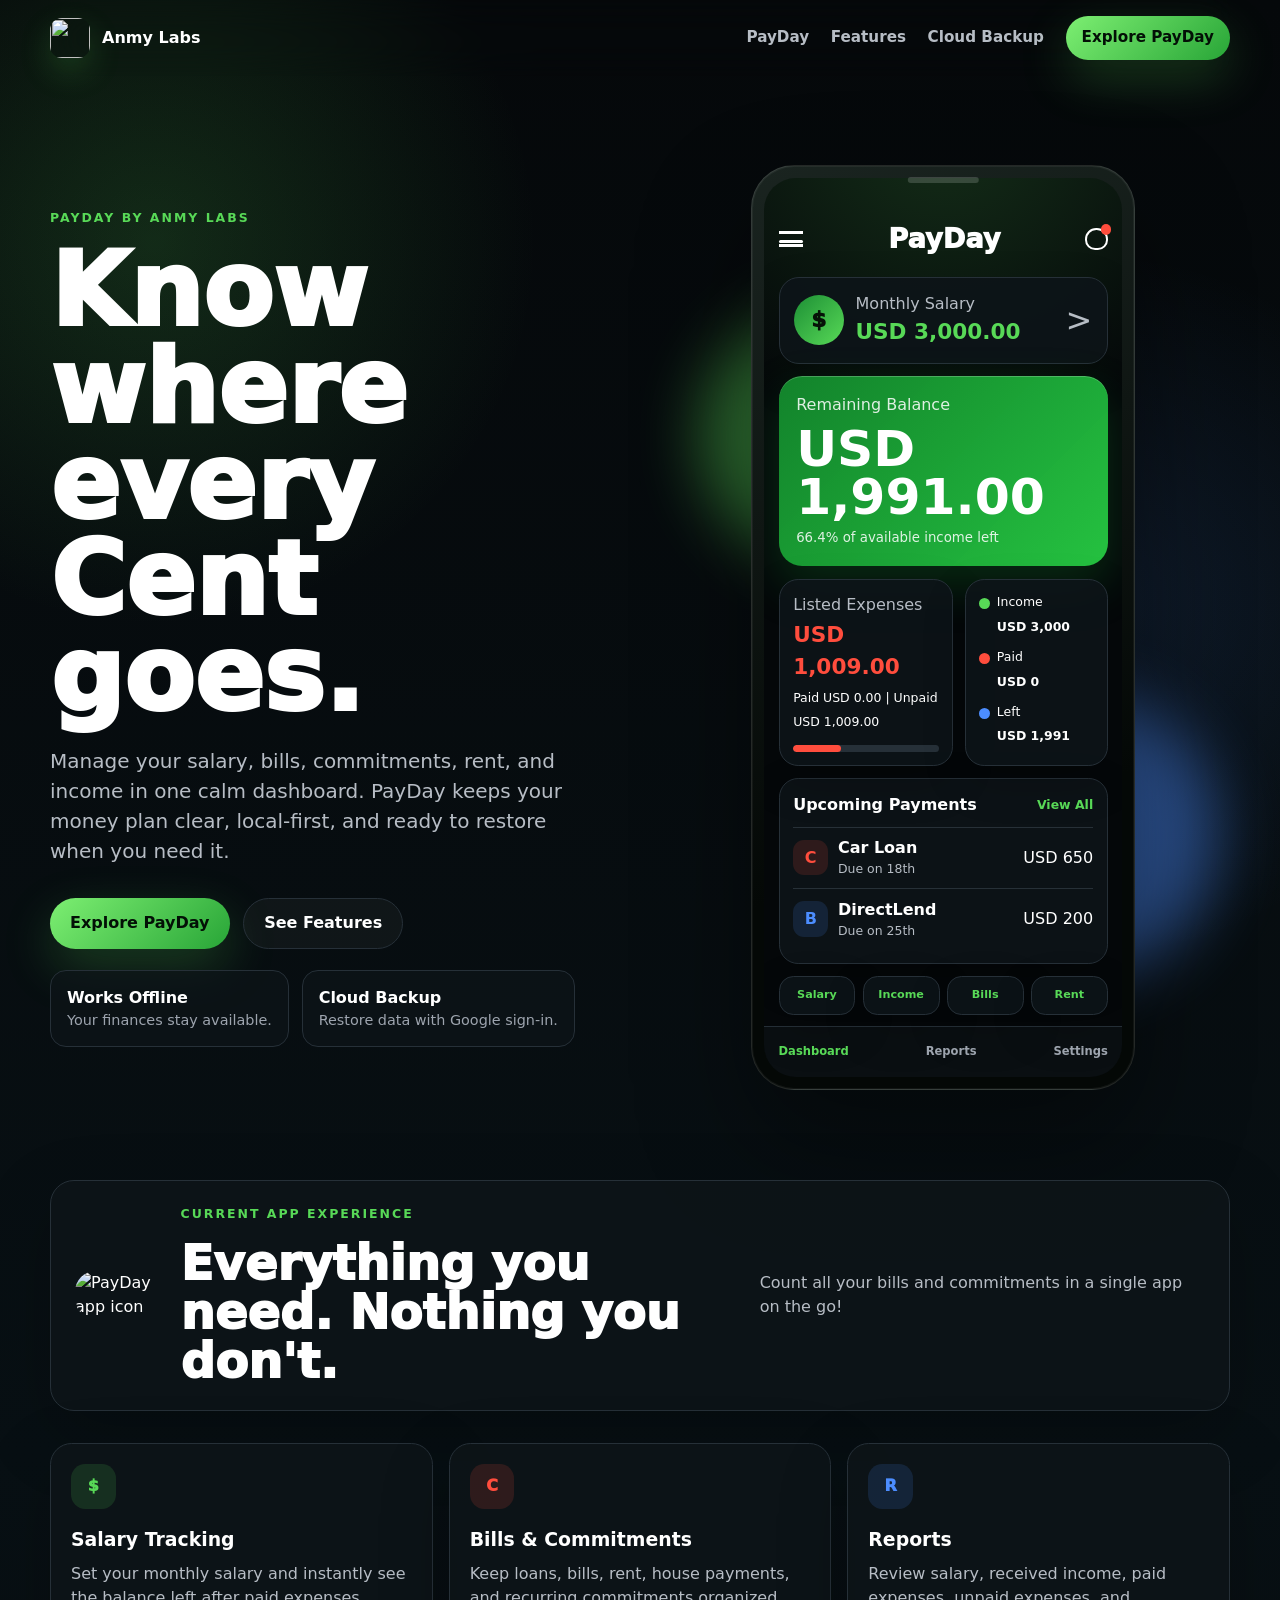
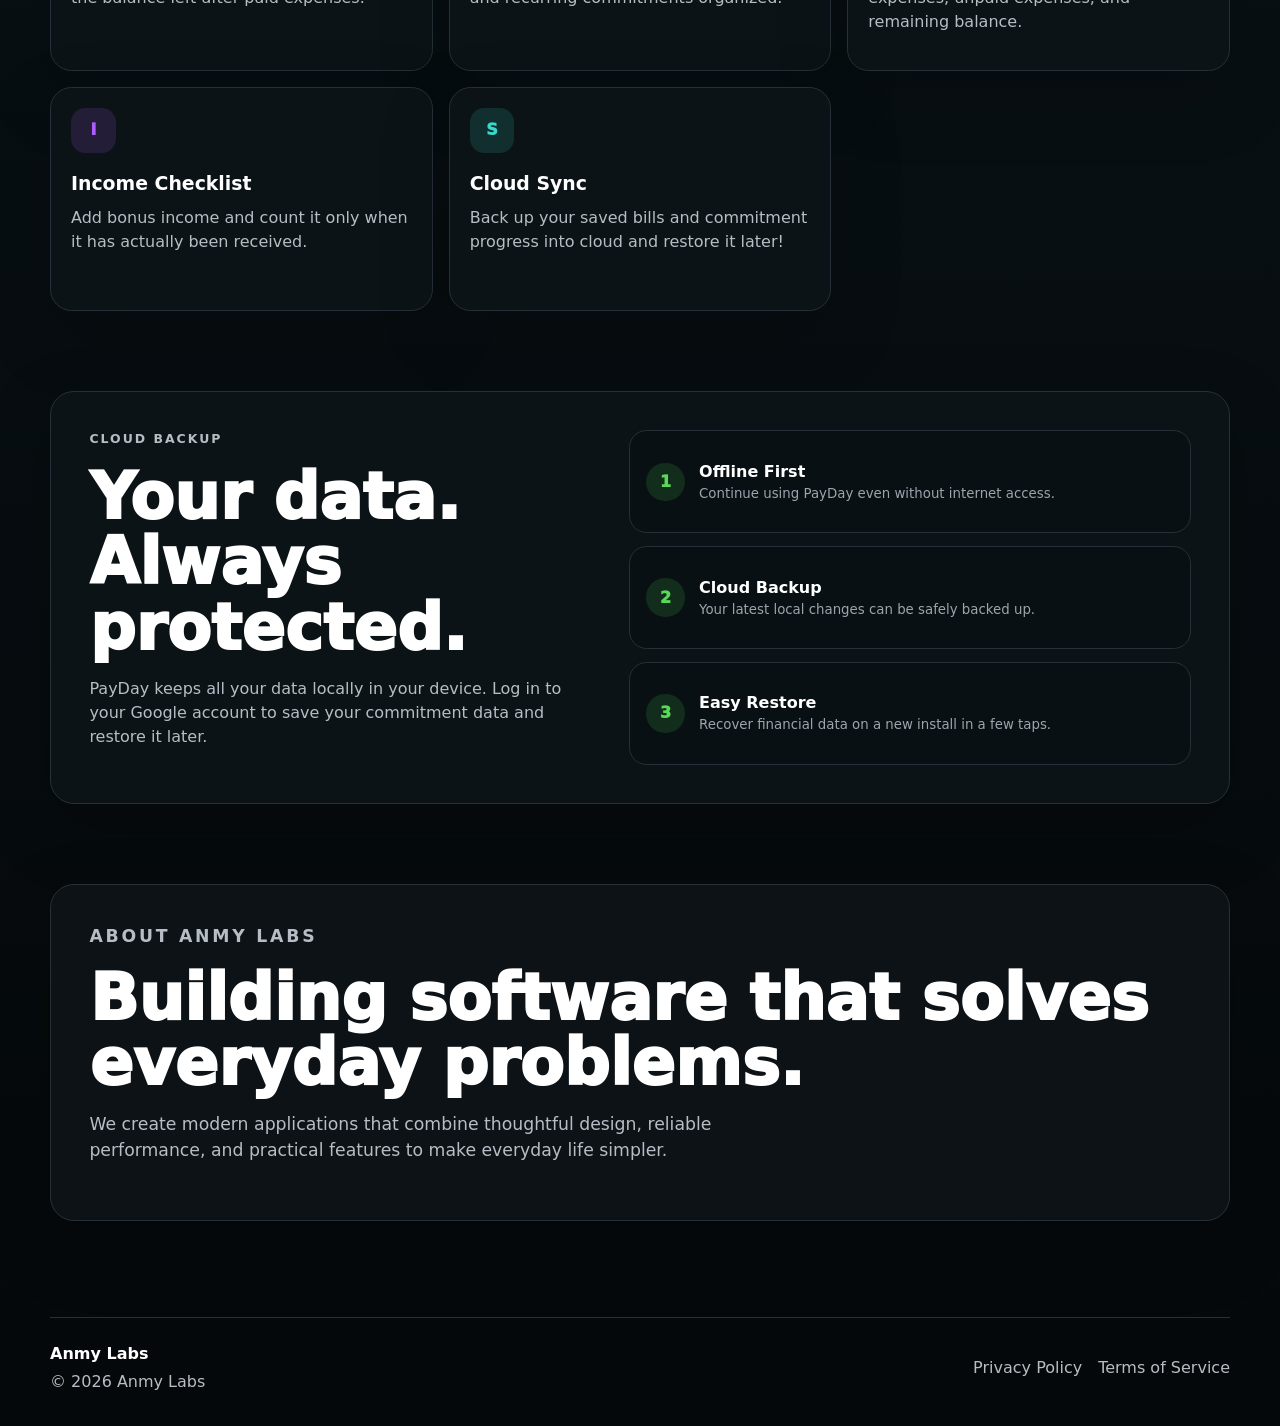
==== index.html @ c6995e95 "Add files via upload" ====
<!doctype html>
<html lang="en">
  <head>
    <meta charset="utf-8" />
    <meta name="viewport" content="width=device-width, initial-scale=1" />
    <meta
      name="description"
      content="Anmy Labs builds practical apps for everyday life, including PayDay."
    />
    <meta name="theme-color" content="#05080a" />
    <meta property="og:title" content="PayDay | Anmy Labs" />
    <meta
      property="og:description"
      content="PayDay helps you track salary, bills, commitments, income, and cloud backup in one app."
    />
    <meta property="og:type" content="website" />
    <meta property="og:image" content="./assets/icon.png" />
    <meta name="twitter:card" content="summary" />
    <title>PayDay | Anmy Labs</title>
    <link rel="icon" href="./assets/icon.png" />
    <link rel="apple-touch-icon" href="./assets/icon.png" />
    <link rel="stylesheet" href="./style.css" />
  </head>
  <body>
    <header class="site-header">
      <a class="brand" href="./index.html" aria-label="Anmy Labs home">
        <img src="./assets/icon.png" alt="" class="brand-icon" />
        <span>Anmy Labs</span>
      </a>

      <button class="nav-toggle" type="button" aria-label="Open menu">
        <span></span>
        <span></span>
        <span></span>
      </button>

      <nav class="site-nav" aria-label="Primary navigation">
        <a href="#payday">PayDay</a>
        <a href="#features">Features</a>
        <a href="#sync">Cloud Backup</a>
        <a class="nav-button" href="#payday">Explore PayDay</a>
      </nav>
    </header>

    <main>
      <section class="hero section-shell" id="top">
        <div class="hero-copy reveal">
          <p class="eyebrow">PayDay by Anmy Labs</p>
          <h1>Know where every Cent goes.</h1>
          <p class="hero-text">
            Manage your salary, bills, commitments, rent, and income in one
            calm dashboard. PayDay keeps your money plan clear, local-first,
            and ready to restore when you need it.
          </p>
          <div class="hero-actions">
            <a class="primary-button" href="#payday">Explore PayDay</a>
            <a class="secondary-button" href="#features">See Features</a>
          </div>
          <div class="hero-metrics" aria-label="PayDay highlights">
            <div>
              <strong>Works Offline</strong>
              <span>Your finances stay available.</span>
            </div>
            <div>
              <strong>Cloud Backup</strong>
              <span>Restore data with Google sign-in.</span>
            </div>
          </div>
        </div>

        <div class="hero-visual reveal" id="payday" aria-label="PayDay app preview">
          <div class="phone-mockup">
            <div class="phone-speaker"></div>
            <div class="phone-screen">
              <div class="app-top">
                <span class="menu-lines" aria-hidden="true"></span>
                <strong>PayDay</strong>
                <span class="bell-dot" aria-hidden="true"></span>
              </div>

              <div class="salary-strip">
                <div class="round-icon wallet-icon">$</div>
                <div>
                  <span>Monthly Salary</span>
                  <strong>USD 3,000.00</strong>
                </div>
                <span class="chevron">&gt;</span>
              </div>

              <div class="balance-card">
                <span>Remaining Balance</span>
                <strong>USD 1,991.00</strong>
                <small>66.4% of available income left</small>
              </div>

              <div class="dashboard-grid">
                <div class="expense-card">
                  <span>Listed Expenses</span>
                  <strong>USD 1,009.00</strong>
                  <small>Paid USD 0.00 | Unpaid USD 1,009.00</small>
                  <div class="progress-track"><span></span></div>
                </div>
                <div class="flow-card">
                  <p><span class="dot green"></span>Income <strong>USD 3,000</strong></p>
                  <p><span class="dot red"></span>Paid <strong>USD 0</strong></p>
                  <p><span class="dot blue"></span>Left <strong>USD 1,991</strong></p>
                </div>
              </div>

              <div class="upcoming-card">
                <div class="card-heading">
                  <strong>Upcoming Payments</strong>
                  <span>View All</span>
                </div>
                <div class="payment-row">
                  <span class="payment-icon car">C</span>
                  <div>
                    <strong>Car Loan</strong>
                    <small>Due on 18th</small>
                  </div>
                  <span>USD 650</span>
                </div>
                <div class="payment-row">
                  <span class="payment-icon bill">B</span>
                  <div>
                    <strong>DirectLend</strong>
                    <small>Due on 25th</small>
                  </div>
                  <span>USD 200</span>
                </div>
              </div>

              <div class="shortcut-rail">
                <span>Salary</span>
                <span>Income</span>
                <span>Bills</span>
                <span>Rent</span>
              </div>

              <div class="bottom-nav">
                <span class="active">Dashboard</span>
                <span>Reports</span>
                <span>Settings</span>
              </div>
            </div>
          </div>
          <div class="glow glow-one"></div>
          <div class="glow glow-two"></div>
        </div>
      </section>

      <section class="section-shell product-band reveal">
        <img src="./assets/icon.png" alt="PayDay app icon" />
        <div>
          <p class="eyebrow">Current App Experience</p>
          <h2>Everything you need. Nothing you don't.</h2>
        </div>
        <p>
          Count all your bills and commitments in a single app on the go!
        </p>
      </section>

      <section class="section-shell features" id="features">
        <article class="feature-card reveal green-card">
          <div class="feature-icon">$</div>
          <h3>Salary Tracking</h3>
          <p>
            Set your monthly salary and instantly see the balance left after
            paid expenses.
          </p>
        </article>
        <article class="feature-card reveal red-card">
          <div class="feature-icon">C</div>
          <h3>Bills &amp; Commitments</h3>
          <p>
            Keep loans, bills, rent, house payments, and recurring commitments
            organized.
          </p>
        </article>
        <article class="feature-card reveal blue-card">
          <div class="feature-icon">R</div>
          <h3>Reports</h3>
          <p>
            Review salary, received income, paid expenses, unpaid expenses, and
            remaining balance.
          </p>
        </article>
        <article class="feature-card reveal purple-card">
          <div class="feature-icon">I</div>
          <h3>Income Checklist</h3>
          <p>
            Add bonus income and count it only when it has actually been
            received.
          </p>
        </article>
        <article class="feature-card reveal cyan-card">
          <div class="feature-icon">S</div>
          <h3>Cloud Sync</h3>
          <p>
            Back up your saved bills and commitment progress into cloud and
            restore it later!
          </p>
        </article>
      </section>

      <section class="section-shell sync-section reveal" id="sync">
        <div>
          <p class="eyebrow">Cloud Backup</p>
          <h2>Your data. Always protected.</h2>
          <p>
            PayDay keeps all your data locally in your device. Log in to your
            Google account to save your commitment data and restore it later.
          </p>
        </div>
        <div class="sync-panel">
          <div class="sync-row">
            <span class="sync-icon">1</span>
            <div>
              <strong>Offline First</strong>
              <small>Continue using PayDay even without internet access.</small>
            </div>
          </div>
          <div class="sync-row">
            <span class="sync-icon">2</span>
            <div>
              <strong>Cloud Backup</strong>
              <small>Your latest local changes can be safely backed up.</small>
            </div>
          </div>
          <div class="sync-row">
            <span class="sync-icon">3</span>
            <div>
              <strong>Easy Restore</strong>
              <small>Recover financial data on a new install in a few taps.</small>
            </div>
          </div>
        </div>
      </section>

      <section class="section-shell company reveal" id="company">
        <p class="eyebrow">About Anmy Labs</p>
        <h2>Building software that solves everyday problems.</h2>
        <p>
          We create modern applications that combine thoughtful design,
          reliable performance, and practical features to make everyday life
          simpler.
        </p>
      </section>
    </main>

    <footer class="site-footer">
      <div>
        <strong>Anmy Labs</strong>
        <span>&copy; 2026 Anmy Labs</span>
      </div>
      <nav aria-label="Footer navigation">
        <a href="./privacy.html">Privacy Policy</a>
        <a href="./terms.html">Terms of Service</a>
      </nav>
    </footer>

    <script src="./script.js"></script>
  </body>
</html>
---- style.css ----
:root {
  --bg: #05080a;
  --panel: #0d1418;
  --panel-soft: #101a1f;
  --panel-deep: #081013;
  --border: #263038;
  --divider: #273037;
  --text: #ffffff;
  --muted: #b7bdc5;
  --soft-text: #9da4ae;
  --green: #58d957;
  --green-dark: #1d8f35;
  --red: #ff4d3d;
  --blue: #4c8dff;
  --purple: #af5cff;
  --yellow: #ffb429;
  --cyan: #39d7c8;
  --shadow: rgba(0, 0, 0, 0.42);
  color-scheme: dark;
}

* {
  box-sizing: border-box;
}

html {
  scroll-behavior: smooth;
}

body {
  min-height: 100vh;
  margin: 0;
  overflow-x: hidden;
  background:
    radial-gradient(circle at 12% 8%, rgba(88, 217, 87, 0.16), transparent 24rem),
    radial-gradient(circle at 86% 20%, rgba(76, 141, 255, 0.12), transparent 22rem),
    linear-gradient(180deg, #05080a 0%, #081014 48%, #05080a 100%);
  color: var(--text);
  font-family:
    Inter, ui-sans-serif, system-ui, -apple-system, BlinkMacSystemFont, "Segoe UI",
    sans-serif;
  line-height: 1.5;
}

a {
  color: inherit;
  text-decoration: none;
}

.site-header {
  position: sticky;
  top: 0;
  z-index: 20;
  display: flex;
  align-items: center;
  justify-content: space-between;
  gap: 1rem;
  width: min(1180px, calc(100% - 2rem));
  margin: 0 auto;
  padding: 1rem 0;
  backdrop-filter: blur(18px);
}

.brand,
.site-nav,
.hero-actions,
.hero-metrics,
.site-footer,
.site-footer nav {
  display: flex;
  align-items: center;
}

.brand {
  gap: 0.75rem;
  font-weight: 900;
}

.brand-icon {
  width: 2.5rem;
  height: 2.5rem;
  border-radius: 0.75rem;
  box-shadow: 0 0.8rem 2rem rgba(88, 217, 87, 0.2);
}

.site-nav {
  gap: 1.35rem;
  color: var(--muted);
  font-size: 0.95rem;
  font-weight: 700;
}

.site-nav a:not(.nav-button):hover,
.site-footer a:hover {
  color: var(--text);
}

.nav-button,
.primary-button,
.secondary-button {
  display: inline-flex;
  align-items: center;
  justify-content: center;
  border-radius: 999px;
}

.nav-button,
.primary-button {
  background: linear-gradient(135deg, #7def72, #28a537);
  color: #031006;
  box-shadow: 0 18px 50px rgba(88, 217, 87, 0.24);
  font-weight: 900;
}

.nav-button {
  padding: 0.65rem 1rem;
}

.nav-toggle {
  display: none;
  width: 2.6rem;
  height: 2.6rem;
  border: 1px solid var(--border);
  border-radius: 0.7rem;
  background: rgba(255, 255, 255, 0.03);
}

.nav-toggle span {
  display: block;
  width: 1.15rem;
  height: 2px;
  margin: 4px auto;
  border-radius: 999px;
  background: var(--text);
}

.section-shell {
  width: min(1180px, calc(100% - 2rem));
  margin: 0 auto;
}

.hero {
  display: grid;
  grid-template-columns: minmax(0, 0.96fr) minmax(300px, 1.04fr);
  align-items: center;
  gap: clamp(2rem, 6vw, 5rem);
  min-height: calc(100vh - 4.5rem);
  padding: clamp(3rem, 7vw, 5.8rem) 0;
}

.eyebrow {
  margin: 0 0 1rem;
  color: var(--green);
  font-size: 0.78rem;
  font-weight: 900;
  letter-spacing: 0.16em;
  text-transform: uppercase;
}

h1,
h2,
h3,
p {
  margin-top: 0;
}

h1 {
  max-width: 12ch;
  margin-bottom: 1.35rem;
  font-size: clamp(3rem, 8vw, 6.6rem);
  line-height: 0.94;
  font-weight: 950;
  letter-spacing: 0;
}

h2 {
  margin-bottom: 1rem;
  font-size: clamp(2rem, 5vw, 4rem);
  line-height: 1.02;
  font-weight: 930;
  letter-spacing: 0;
}

h3 {
  margin-bottom: 0.55rem;
  font-size: 1.18rem;
}

.hero-text,
.product-band > p,
.company p,
.feature-card p,
.sync-section p,
.legal-card p,
.legal-card li {
  color: var(--muted);
}

.hero-text {
  max-width: 42rem;
  margin-bottom: 2rem;
  font-size: clamp(1.05rem, 2vw, 1.25rem);
}

.hero-actions {
  flex-wrap: wrap;
  gap: 0.85rem;
  margin-bottom: 1.35rem;
}

.primary-button,
.secondary-button {
  min-height: 3.15rem;
  padding: 0 1.25rem;
}

.secondary-button {
  border: 1px solid var(--border);
  background: rgba(255, 255, 255, 0.035);
  color: var(--text);
  font-weight: 800;
}

.hero-metrics {
  flex-wrap: wrap;
  gap: 0.8rem;
}

.hero-metrics div {
  min-width: 11rem;
  padding: 0.9rem 1rem;
  border: 1px solid var(--border);
  border-radius: 1rem;
  background: rgba(13, 20, 24, 0.72);
}

.hero-metrics strong,
.hero-metrics span {
  display: block;
}

.hero-metrics span {
  color: var(--soft-text);
  font-size: 0.9rem;
}

.hero-visual {
  position: relative;
  display: grid;
  min-height: 43rem;
  place-items: center;
}

.phone-mockup {
  position: relative;
  z-index: 2;
  width: min(24rem, 88vw);
  padding: 0.75rem;
  border: 1px solid rgba(255, 255, 255, 0.13);
  border-radius: 2.7rem;
  background: linear-gradient(160deg, #1a2420, #040806 70%);
  box-shadow:
    0 3rem 7rem var(--shadow),
    inset 0 0 0 1px rgba(255, 255, 255, 0.05);
}

.phone-speaker {
  position: absolute;
  top: 0.7rem;
  left: 50%;
  width: 4.4rem;
  height: 0.35rem;
  border-radius: 999px;
  background: rgba(255, 255, 255, 0.16);
  transform: translateX(-50%);
}

.phone-screen {
  min-height: 44rem;
  overflow: hidden;
  padding: 2.2rem 0.9rem 0.75rem;
  border-radius: 2rem;
  background:
    radial-gradient(circle at 50% -6%, rgba(88, 217, 87, 0.18), transparent 20rem),
    #05080a;
}

.app-top,
.salary-strip,
.card-heading,
.payment-row,
.bottom-nav,
.site-footer {
  display: flex;
  align-items: center;
  justify-content: space-between;
}

.app-top {
  height: 3.2rem;
  margin-bottom: 0.75rem;
}

.app-top strong {
  font-size: 1.7rem;
  font-weight: 950;
}

.menu-lines {
  position: relative;
  width: 1.55rem;
  height: 1rem;
  border-top: 3px solid var(--text);
  border-bottom: 3px solid var(--text);
}

.menu-lines::after {
  position: absolute;
  top: 0.35rem;
  left: 0;
  width: 1.55rem;
  height: 3px;
  border-radius: 999px;
  background: var(--text);
  content: "";
}

.bell-dot {
  position: relative;
  width: 1.4rem;
  height: 1.4rem;
  border: 2px solid var(--text);
  border-radius: 50% 50% 45% 45%;
}

.bell-dot::after {
  position: absolute;
  top: -0.35rem;
  right: -0.35rem;
  width: 0.65rem;
  height: 0.65rem;
  border-radius: 50%;
  background: var(--red);
  content: "";
}

.salary-strip,
.expense-card,
.flow-card,
.upcoming-card,
.shortcut-rail span {
  border: 1px solid var(--border);
  background: rgba(13, 20, 24, 0.88);
  box-shadow: 0 16px 44px rgba(0, 0, 0, 0.18);
}

.salary-strip {
  gap: 0.75rem;
  margin-bottom: 0.75rem;
  padding: 0.9rem;
  border-radius: 1.25rem;
}

.salary-strip div:nth-child(2) {
  flex: 1;
}

.salary-strip span,
.expense-card span,
.flow-card span,
.payment-row small {
  color: var(--muted);
}

.salary-strip strong {
  display: block;
  color: var(--green);
  font-size: 1.35rem;
}

.round-icon {
  display: grid;
  width: 3.1rem;
  height: 3.1rem;
  flex: 0 0 auto;
  place-items: center;
  border-radius: 999px;
  background: linear-gradient(135deg, #1d8f35, #58d957);
  color: #061107;
  font-size: 1.35rem;
  font-weight: 950;
}

.chevron {
  color: var(--soft-text);
  font-size: 2rem;
}

.balance-card {
  display: grid;
  gap: 0.45rem;
  min-height: 10.8rem;
  margin-bottom: 0.8rem;
  padding: 1.1rem;
  border-radius: 1.45rem;
  background:
    linear-gradient(135deg, rgba(18, 130, 43, 0.96), rgba(37, 197, 65, 0.94)),
    var(--green-dark);
  box-shadow:
    inset 0 1px 0 rgba(255, 255, 255, 0.22),
    0 1.2rem 3rem rgba(25, 175, 56, 0.22);
}

.balance-card span,
.balance-card small {
  color: rgba(255, 255, 255, 0.86);
}

.balance-card strong {
  align-self: center;
  font-size: clamp(2.4rem, 8vw, 3.15rem);
  line-height: 0.96;
}

.dashboard-grid {
  display: grid;
  grid-template-columns: 1.1fr 0.9fr;
  gap: 0.7rem;
  margin-bottom: 0.75rem;
}

.expense-card,
.flow-card,
.upcoming-card {
  border-radius: 1.2rem;
  padding: 0.85rem;
}

.expense-card strong {
  display: block;
  color: var(--red);
  font-size: 1.35rem;
  margin: 0.1rem 0;
}

.expense-card small,
.flow-card p,
.payment-row small {
  font-size: 0.78rem;
}

.progress-track {
  height: 0.45rem;
  margin-top: 0.7rem;
  overflow: hidden;
  border-radius: 999px;
  background: #263038;
}

.progress-track span {
  display: block;
  width: 33%;
  height: 100%;
  border-radius: inherit;
  background: var(--red);
}

.flow-card {
  display: grid;
  gap: 0.4rem;
}

.flow-card p {
  display: grid;
  grid-template-columns: auto 1fr;
  gap: 0 0.4rem;
  margin: 0;
}

.flow-card strong {
  grid-column: 2;
  color: var(--text);
}

.dot {
  width: 0.7rem;
  height: 0.7rem;
  margin-top: 0.3rem;
  border-radius: 50%;
}

.green {
  background: var(--green);
}

.red {
  background: var(--red);
}

.blue {
  background: var(--blue);
}

.upcoming-card {
  margin-bottom: 0.75rem;
}

.card-heading {
  margin-bottom: 0.6rem;
}

.card-heading span {
  color: var(--green);
  font-size: 0.78rem;
  font-weight: 800;
}

.payment-row {
  gap: 0.6rem;
  padding: 0.55rem 0;
  border-top: 1px solid var(--divider);
}

.payment-row:first-of-type {
  border-top: 0;
}

.payment-row div {
  flex: 1;
  min-width: 0;
}

.payment-row strong,
.payment-row small {
  display: block;
}

.payment-icon {
  display: grid;
  width: 2.2rem;
  height: 2.2rem;
  flex: 0 0 auto;
  place-items: center;
  border-radius: 0.7rem;
  font-weight: 900;
}

.car {
  background: rgba(255, 77, 61, 0.14);
  color: var(--red);
}

.bill {
  background: rgba(76, 141, 255, 0.14);
  color: var(--blue);
}

.shortcut-rail {
  display: grid;
  grid-template-columns: repeat(4, 1fr);
  gap: 0.45rem;
  margin-bottom: 0.65rem;
}

.shortcut-rail span {
  padding: 0.65rem 0.35rem;
  border-radius: 0.9rem;
  color: var(--green);
  font-size: 0.7rem;
  font-weight: 850;
  text-align: center;
}

.bottom-nav {
  min-height: 3.2rem;
  margin: 0 -0.9rem -0.75rem;
  padding: 0 0.9rem;
  border-top: 1px solid var(--border);
  background: #0a0f12;
  color: var(--soft-text);
  font-size: 0.72rem;
  font-weight: 800;
}

.bottom-nav .active {
  color: var(--green);
}

.glow {
  position: absolute;
  border-radius: 999px;
  filter: blur(32px);
  opacity: 0.5;
}

.glow-one {
  width: 16rem;
  height: 16rem;
  background: var(--green);
  transform: translate(-7rem, -12rem);
}

.glow-two {
  width: 18rem;
  height: 18rem;
  background: var(--blue);
  transform: translate(8rem, 13rem);
}

.product-band,
.sync-section,
.company,
.feature-card,
.legal-card {
  border: 1px solid var(--border);
  background: rgba(13, 20, 24, 0.86);
  box-shadow: 0 24px 70px rgba(0, 0, 0, 0.22);
}

.product-band {
  display: grid;
  grid-template-columns: auto 1fr 0.8fr;
  align-items: center;
  gap: 1.4rem;
  margin-bottom: 1rem;
  padding: clamp(1rem, 3vw, 1.5rem);
  border-radius: 1.5rem;
}

.product-band img {
  width: 5.2rem;
  border-radius: 1.3rem;
}

.product-band h2 {
  margin-bottom: 0;
  font-size: clamp(1.6rem, 4vw, 3rem);
}

.product-band p:last-child {
  margin-bottom: 0;
}

.features {
  display: grid;
  grid-template-columns: repeat(3, 1fr);
  gap: 1rem;
  padding: 1rem 0 clamp(3rem, 7vw, 5rem);
}

.feature-card {
  min-height: 14rem;
  padding: 1.25rem;
  border-radius: 1.35rem;
  transition:
    transform 180ms ease,
    border-color 180ms ease,
    background 180ms ease;
}

.feature-card:hover {
  border-color: rgba(88, 217, 87, 0.45);
  background: rgba(17, 27, 23, 0.92);
  transform: translateY(-4px);
}

.feature-icon {
  display: grid;
  width: 2.8rem;
  height: 2.8rem;
  margin-bottom: 1rem;
  place-items: center;
  border-radius: 0.9rem;
  font-weight: 950;
}

.green-card .feature-icon {
  background: rgba(88, 217, 87, 0.14);
  color: var(--green);
}

.red-card .feature-icon {
  background: rgba(255, 77, 61, 0.14);
  color: var(--red);
}

.blue-card .feature-icon {
  background: rgba(76, 141, 255, 0.14);
  color: var(--blue);
}

.purple-card .feature-icon {
  background: rgba(175, 92, 255, 0.14);
  color: var(--purple);
}

.cyan-card .feature-icon {
  background: rgba(57, 215, 200, 0.14);
  color: var(--cyan);
}

.yellow-card .feature-icon {
  background: rgba(255, 180, 41, 0.14);
  color: var(--yellow);
}

.sync-section {
  display: grid;
  grid-template-columns: 0.95fr 1.05fr;
  gap: 2rem;
  margin-bottom: clamp(3rem, 7vw, 5rem);
  padding: clamp(1.4rem, 4vw, 2.4rem);
  border-radius: 1.5rem;
}

.sync-section p {
  max-width: 44rem;
}

.sync-panel {
  display: grid;
  gap: 0.8rem;
}

.sync-row {
  display: flex;
  gap: 0.9rem;
  align-items: center;
  padding: 1rem;
  border: 1px solid var(--border);
  border-radius: 1.1rem;
  background: var(--panel-deep);
}

.sync-icon {
  display: grid;
  width: 2.4rem;
  height: 2.4rem;
  flex: 0 0 auto;
  place-items: center;
  border-radius: 50%;
  background: rgba(88, 217, 87, 0.14);
  color: var(--green);
  font-weight: 950;
}

.sync-row strong,
.sync-row small {
  display: block;
}

.sync-row small {
  color: var(--soft-text);
}

.company,
.legal-card {
  padding: clamp(1.4rem, 4vw, 2.4rem);
  border-radius: 1.5rem;
}

.company {
  margin-bottom: clamp(4rem, 8vw, 6rem);
}

.company p {
  max-width: 46rem;
  font-size: 1.08rem;
}

.site-footer {
  width: min(1180px, calc(100% - 2rem));
  margin: 0 auto;
  padding: 1.5rem 0 2rem;
  border-top: 1px solid var(--border);
  color: var(--muted);
}

.site-footer div {
  display: grid;
  gap: 0.25rem;
}

.site-footer strong {
  color: var(--text);
}

.site-footer nav {
  gap: 1rem;
}

.legal-main {
  min-height: calc(100vh - 10rem);
  padding: clamp(2rem, 7vw, 5rem) 0;
}

.legal-card {
  width: min(860px, calc(100% - 2rem));
  margin: 0 auto;
}

.legal-card h1 {
  max-width: none;
  font-size: clamp(2.3rem, 6vw, 4.5rem);
}

.legal-card h2 {
  margin-top: 2rem;
  font-size: 1.35rem;
}

.legal-card ul {
  padding-left: 1.2rem;
}

.reveal {
  opacity: 0;
  transform: translateY(18px);
  transition:
    opacity 600ms ease,
    transform 600ms ease;
}

.reveal.visible {
  opacity: 1;
  transform: translateY(0);
}

@media (prefers-reduced-motion: reduce) {
  *,
  *::before,
  *::after {
    scroll-behavior: auto !important;
    transition-duration: 1ms !important;
    animation-duration: 1ms !important;
  }
}

@media (max-width: 960px) {
  .hero,
  .product-band,
  .sync-section {
    grid-template-columns: 1fr;
  }

  .hero {
    min-height: auto;
    padding-top: 3rem;
  }

  .hero-visual {
    min-height: auto;
  }

  .features {
    grid-template-columns: repeat(2, 1fr);
  }
}

@media (max-width: 860px) {
  .nav-toggle {
    display: block;
  }

  .site-nav {
    position: absolute;
    top: 4.4rem;
    right: 0;
    display: grid;
    width: min(20rem, calc(100vw - 2rem));
    padding: 1rem;
    border: 1px solid var(--border);
    border-radius: 1rem;
    background: rgba(7, 13, 11, 0.98);
    box-shadow: 0 24px 70px rgba(0, 0, 0, 0.35);
    opacity: 0;
    pointer-events: none;
    transform: translateY(-8px);
    transition:
      opacity 180ms ease,
      transform 180ms ease;
  }

  .site-nav.open {
    opacity: 1;
    pointer-events: auto;
    transform: translateY(0);
  }

  .legal-nav {
    position: static;
    display: flex;
    width: auto;
    padding: 0;
    border: 0;
    background: transparent;
    box-shadow: none;
    opacity: 1;
    pointer-events: auto;
    transform: none;
  }

  .site-footer {
    align-items: flex-start;
    flex-direction: column;
    gap: 1rem;
  }
}

@media (max-width: 560px) {
  .site-header,
  .section-shell,
  .site-footer {
    width: min(100% - 1rem, 1180px);
  }

  .brand span:last-child {
    display: none;
  }

  h1 {
    max-width: 9ch;
  }

  .hero-actions,
  .hero-metrics,
  .site-footer nav {
    align-items: stretch;
    flex-direction: column;
    width: 100%;
  }

  .primary-button,
  .secondary-button {
    width: 100%;
  }

  .phone-mockup {
    width: min(100%, 22rem);
  }

  .phone-screen {
    min-height: 42rem;
  }

  .dashboard-grid {
    grid-template-columns: 1fr;
  }

  .features {
    grid-template-columns: 1fr;
  }

  .product-band {
    text-align: left;
  }
}
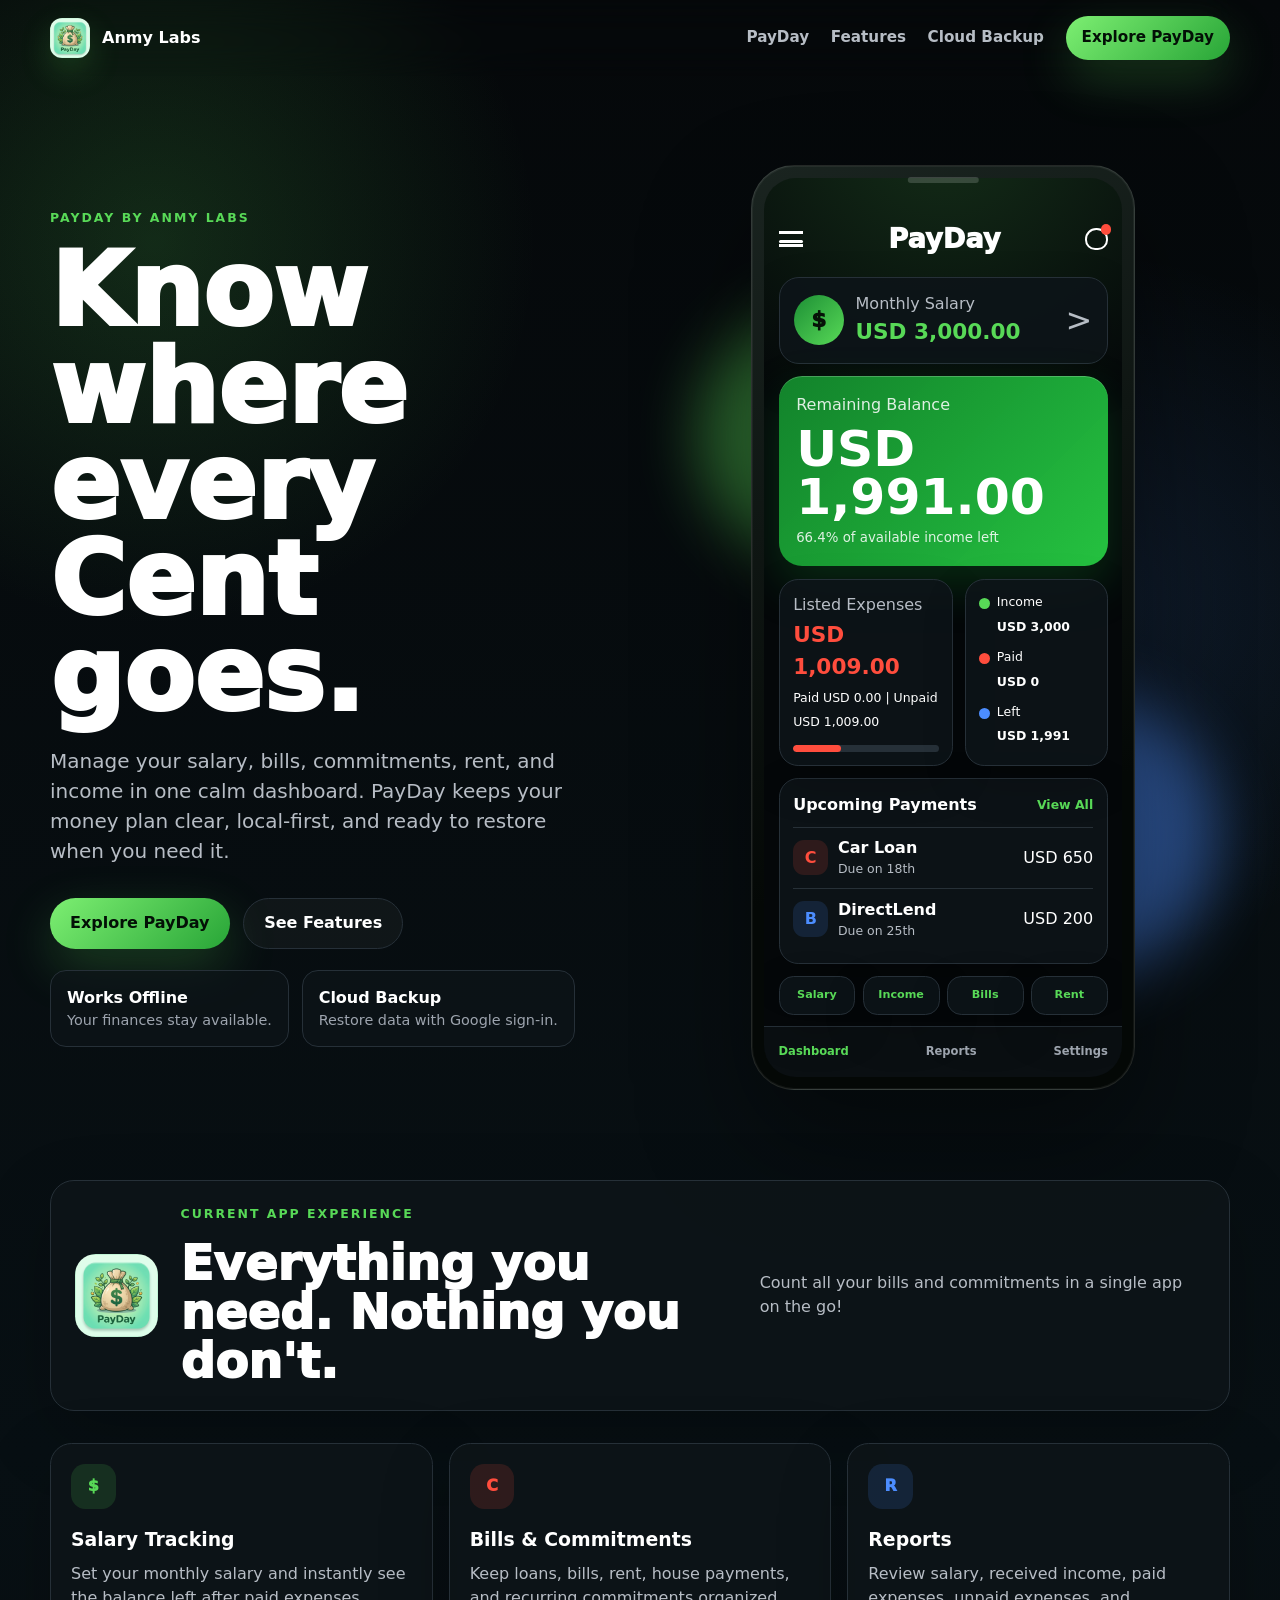
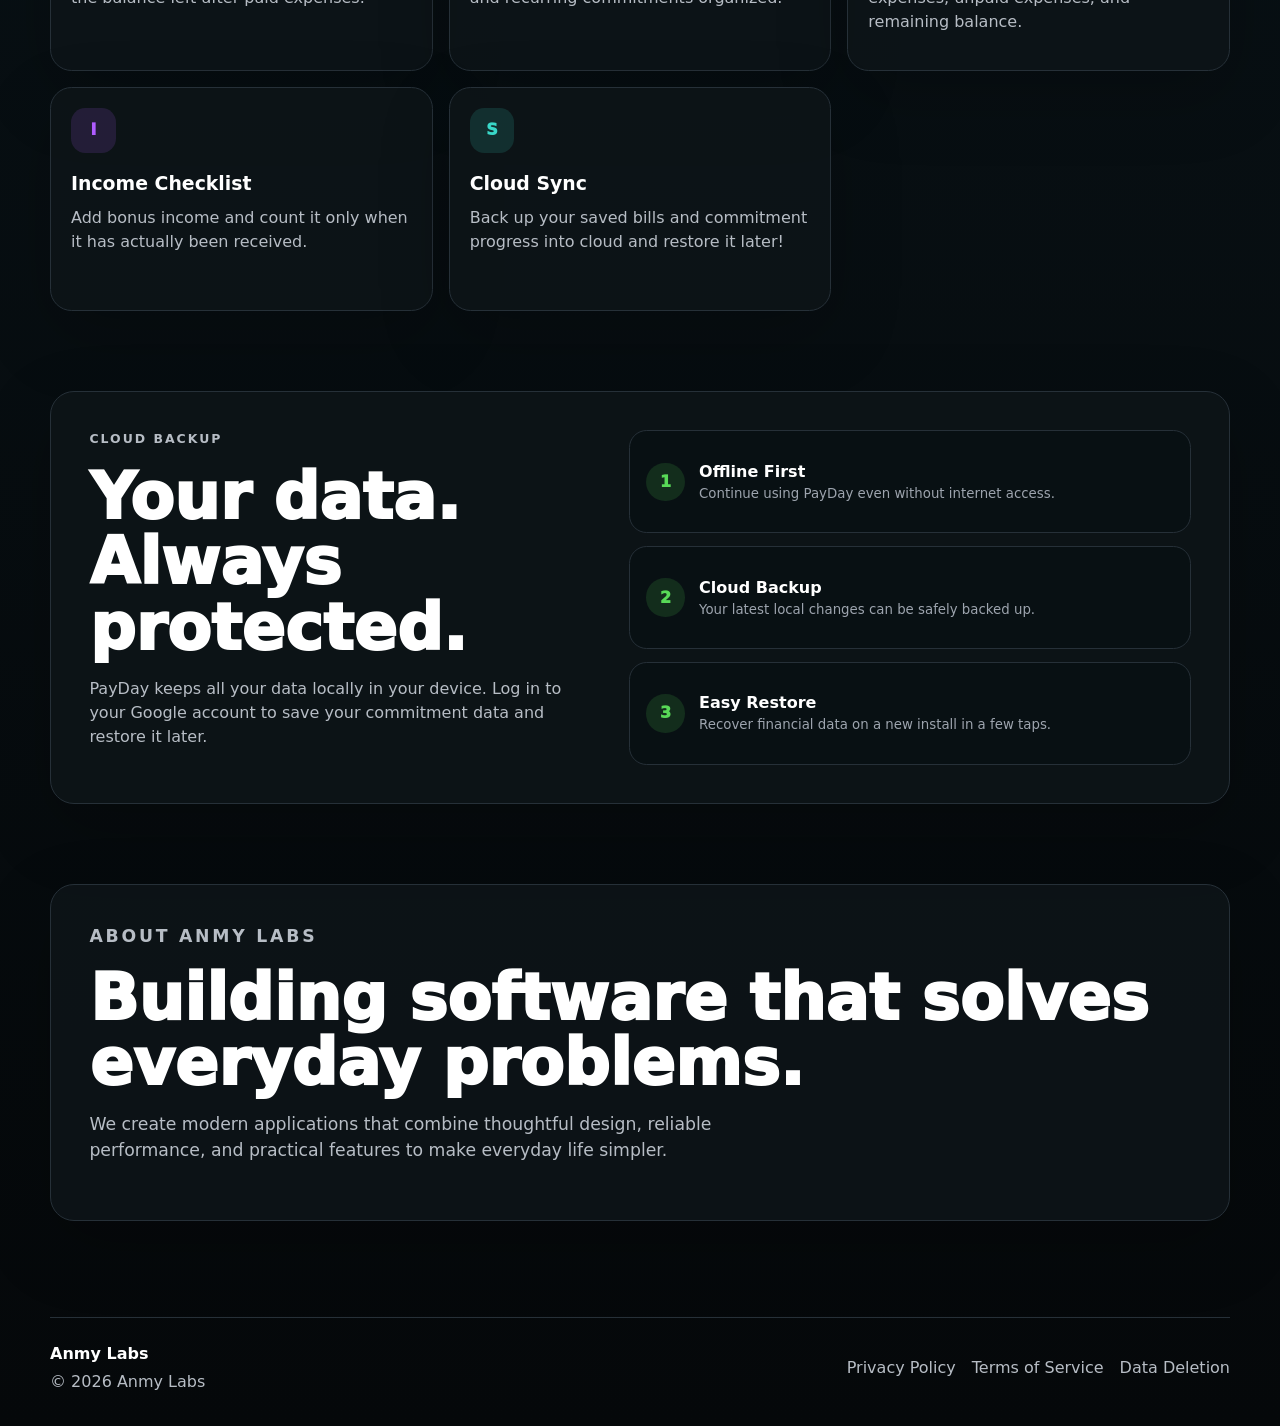
==== commit e53b09e9: "Add files via upload" ====
--- a/index.html
+++ b/index.html
@@ -256,6 +256,7 @@
       <nav aria-label="Footer navigation">
         <a href="./privacy.html">Privacy Policy</a>
         <a href="./terms.html">Terms of Service</a>
+        <a href="./account-deletion.html">Data Deletion</a>
       </nav>
     </footer>
 
--- a/style.css
+++ b/style.css
@@ -809,6 +809,11 @@
   font-size: 1.35rem;
 }
 
+.legal-card a {
+  color: var(--green);
+  font-weight: 800;
+}
+
 .legal-card ul {
   padding-left: 1.2rem;
 }
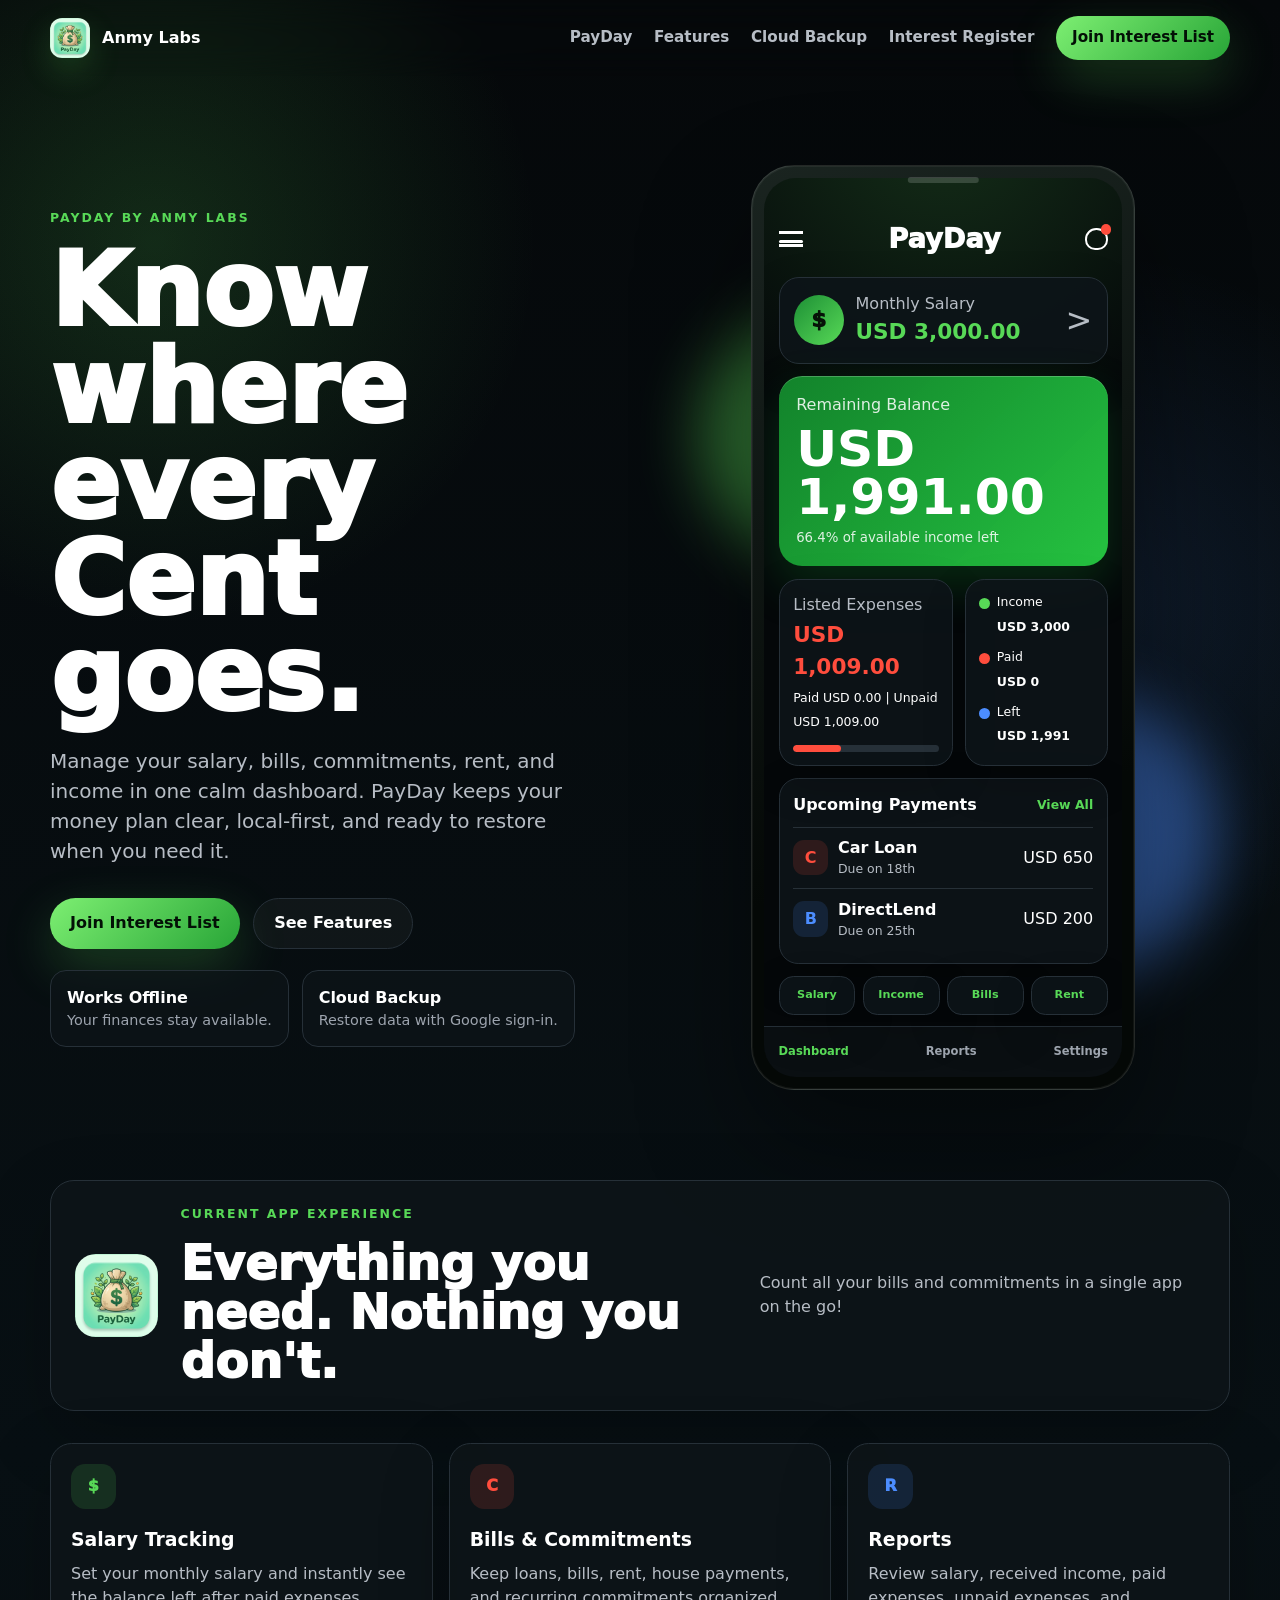
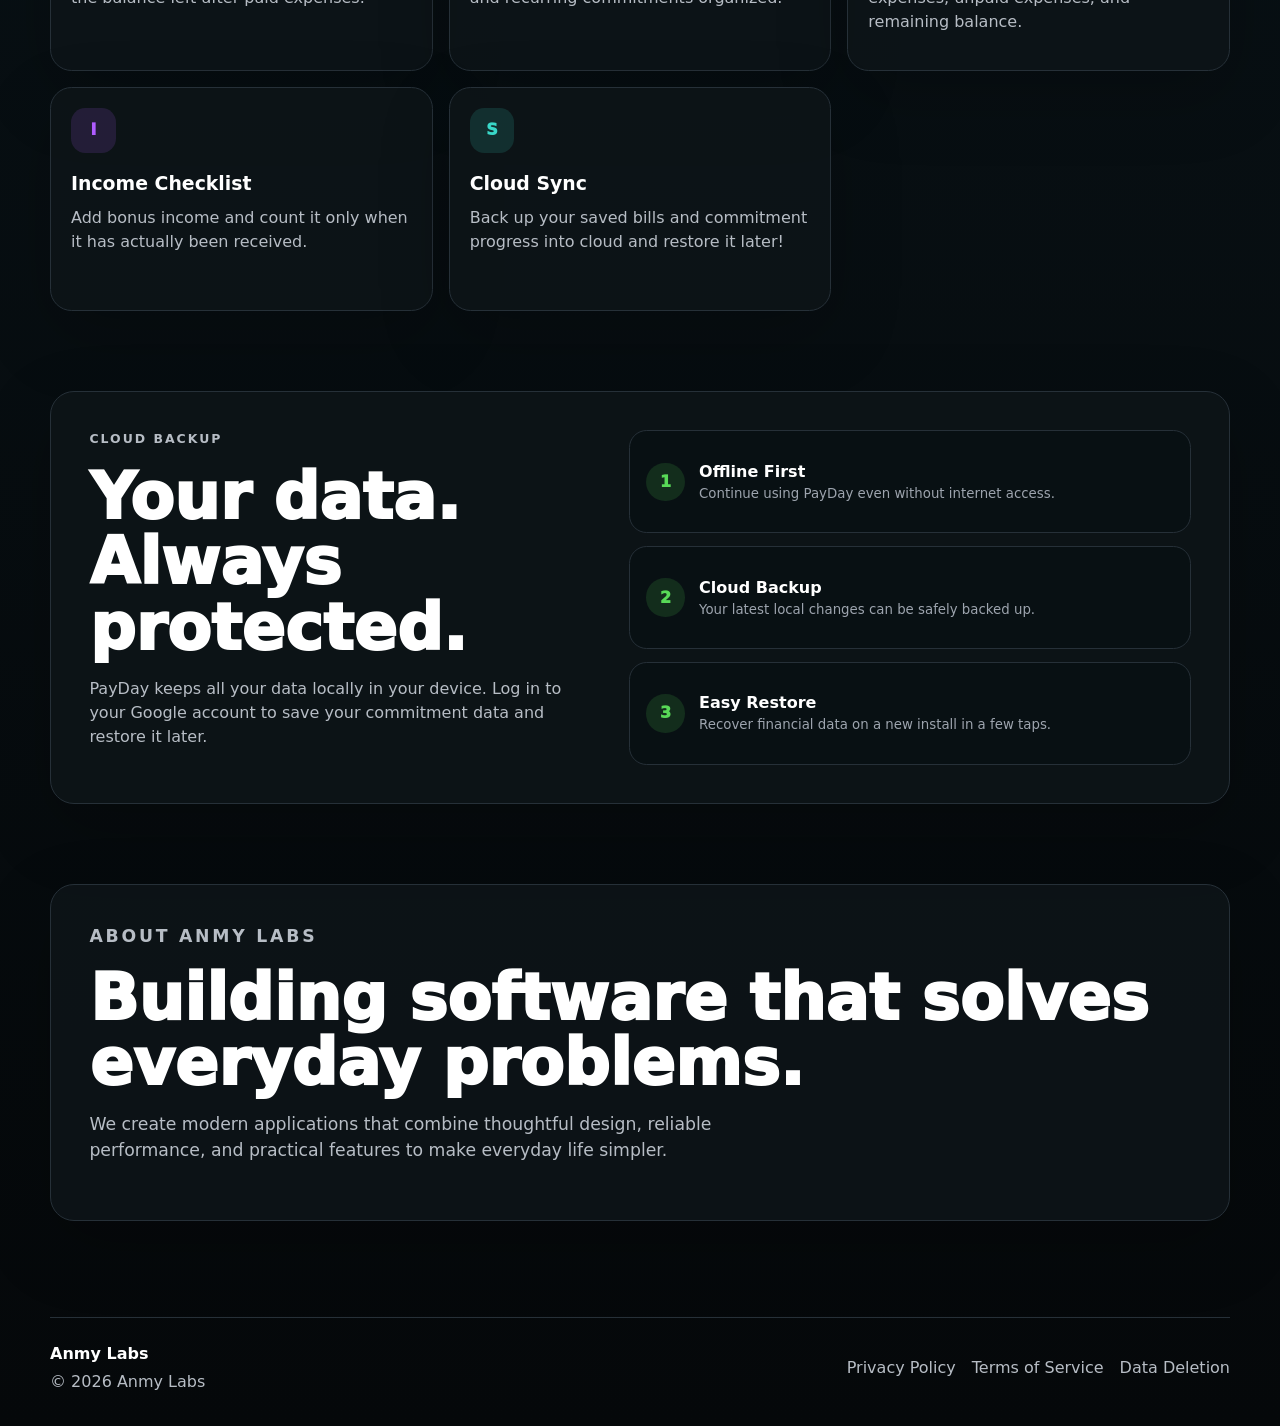
==== commit 0fd81989: "Add PayDay interest register" ====
--- a/index.html
+++ b/index.html
@@ -38,7 +38,8 @@
         <a href="#payday">PayDay</a>
         <a href="#features">Features</a>
         <a href="#sync">Cloud Backup</a>
-        <a class="nav-button" href="#payday">Explore PayDay</a>
+        <a href="./payday/register/">Interest Register</a>
+        <a class="nav-button" href="./payday/register/">Join Interest List</a>
       </nav>
     </header>
 
@@ -53,7 +54,7 @@
             and ready to restore when you need it.
           </p>
           <div class="hero-actions">
-            <a class="primary-button" href="#payday">Explore PayDay</a>
+            <a class="primary-button" href="./payday/register/">Join Interest List</a>
             <a class="secondary-button" href="#features">See Features</a>
           </div>
           <div class="hero-metrics" aria-label="PayDay highlights">
--- a/style.css
+++ b/style.css
@@ -794,6 +794,171 @@
   padding: clamp(2rem, 7vw, 5rem) 0;
 }
 
+.register-main {
+  min-height: calc(100vh - 10rem);
+}
+
+.register-hero {
+  display: grid;
+  grid-template-columns: minmax(0, 0.92fr) minmax(20rem, 0.78fr);
+  align-items: center;
+  gap: clamp(2rem, 6vw, 5rem);
+  padding: clamp(2.5rem, 7vw, 5.6rem) 0 clamp(4rem, 8vw, 6rem);
+}
+
+.register-copy h1 {
+  max-width: 11ch;
+}
+
+.register-highlights {
+  display: grid;
+  grid-template-columns: repeat(2, minmax(0, 1fr));
+  gap: 0.85rem;
+  max-width: 44rem;
+}
+
+.register-highlights div,
+.register-panel,
+.success-card {
+  border: 1px solid var(--border);
+  background: rgba(13, 20, 24, 0.86);
+  box-shadow: 0 24px 70px rgba(0, 0, 0, 0.22);
+}
+
+.register-highlights div {
+  min-height: 7rem;
+  padding: 1rem;
+  border-radius: 1.1rem;
+}
+
+.register-highlights strong,
+.register-highlights span {
+  display: block;
+}
+
+.register-highlights strong {
+  margin-bottom: 0.25rem;
+}
+
+.register-highlights span {
+  color: var(--soft-text);
+  font-size: 0.93rem;
+}
+
+.register-panel {
+  padding: clamp(1.25rem, 4vw, 2rem);
+  border-radius: 1.5rem;
+}
+
+.register-panel h2 {
+  margin-bottom: 1.35rem;
+  font-size: clamp(1.85rem, 4vw, 3rem);
+}
+
+.register-form {
+  display: grid;
+  gap: 1rem;
+}
+
+.field-group {
+  display: grid;
+  gap: 0.45rem;
+}
+
+.field-group label {
+  color: var(--muted);
+  font-size: 0.9rem;
+  font-weight: 800;
+}
+
+.field-group input {
+  width: 100%;
+  min-height: 3.35rem;
+  padding: 0 1rem;
+  border: 1px solid var(--border);
+  border-radius: 0.85rem;
+  background: rgba(5, 8, 10, 0.82);
+  color: var(--text);
+  font: inherit;
+  font-weight: 700;
+}
+
+.field-group input:focus {
+  border-color: rgba(88, 217, 87, 0.72);
+  outline: 3px solid rgba(88, 217, 87, 0.15);
+}
+
+.field-group input::placeholder {
+  color: var(--soft-text);
+}
+
+.submit-button {
+  width: 100%;
+  border: 0;
+  cursor: pointer;
+  font: inherit;
+}
+
+.submit-button:disabled {
+  cursor: wait;
+  opacity: 0.72;
+}
+
+.form-message {
+  min-height: 0;
+  margin: 0;
+  padding: 0.85rem 1rem;
+  border: 1px solid transparent;
+  border-radius: 0.85rem;
+  color: var(--muted);
+  font-size: 0.95rem;
+  font-weight: 700;
+}
+
+.form-message:empty {
+  display: none;
+}
+
+.form-message[data-type="error"] {
+  border-color: rgba(255, 77, 61, 0.28);
+  background: rgba(255, 77, 61, 0.1);
+  color: #ffd3cf;
+}
+
+.success-main {
+  display: grid;
+  align-items: center;
+  padding: clamp(2rem, 7vw, 5rem) 0;
+}
+
+.success-card {
+  display: grid;
+  justify-items: start;
+  max-width: 760px;
+  padding: clamp(1.4rem, 5vw, 3rem);
+  border-radius: 1.5rem;
+}
+
+.success-icon {
+  width: 5rem;
+  margin-bottom: 1.2rem;
+  border-radius: 1.25rem;
+  box-shadow: 0 0.8rem 2rem rgba(88, 217, 87, 0.2);
+}
+
+.success-card h1 {
+  max-width: none;
+  margin-bottom: 1rem;
+  font-size: clamp(2.2rem, 6vw, 4.4rem);
+}
+
+.success-card p:not(.eyebrow) {
+  max-width: 40rem;
+  margin-bottom: 1.5rem;
+  color: var(--muted);
+  font-size: 1.1rem;
+}
+
 .legal-card {
   width: min(860px, calc(100% - 2rem));
   margin: 0 auto;
@@ -844,7 +1009,8 @@
 @media (max-width: 960px) {
   .hero,
   .product-band,
-  .sync-section {
+  .sync-section,
+  .register-hero {
     grid-template-columns: 1fr;
   }
 
@@ -859,6 +1025,10 @@
 
   .features {
     grid-template-columns: repeat(2, 1fr);
+  }
+
+  .register-copy h1 {
+    max-width: 13ch;
   }
 }
 
@@ -959,4 +1129,13 @@
   .product-band {
     text-align: left;
   }
-}
+
+  .register-highlights {
+    grid-template-columns: 1fr;
+  }
+
+  .register-panel,
+  .success-card {
+    border-radius: 1.1rem;
+  }
+}
